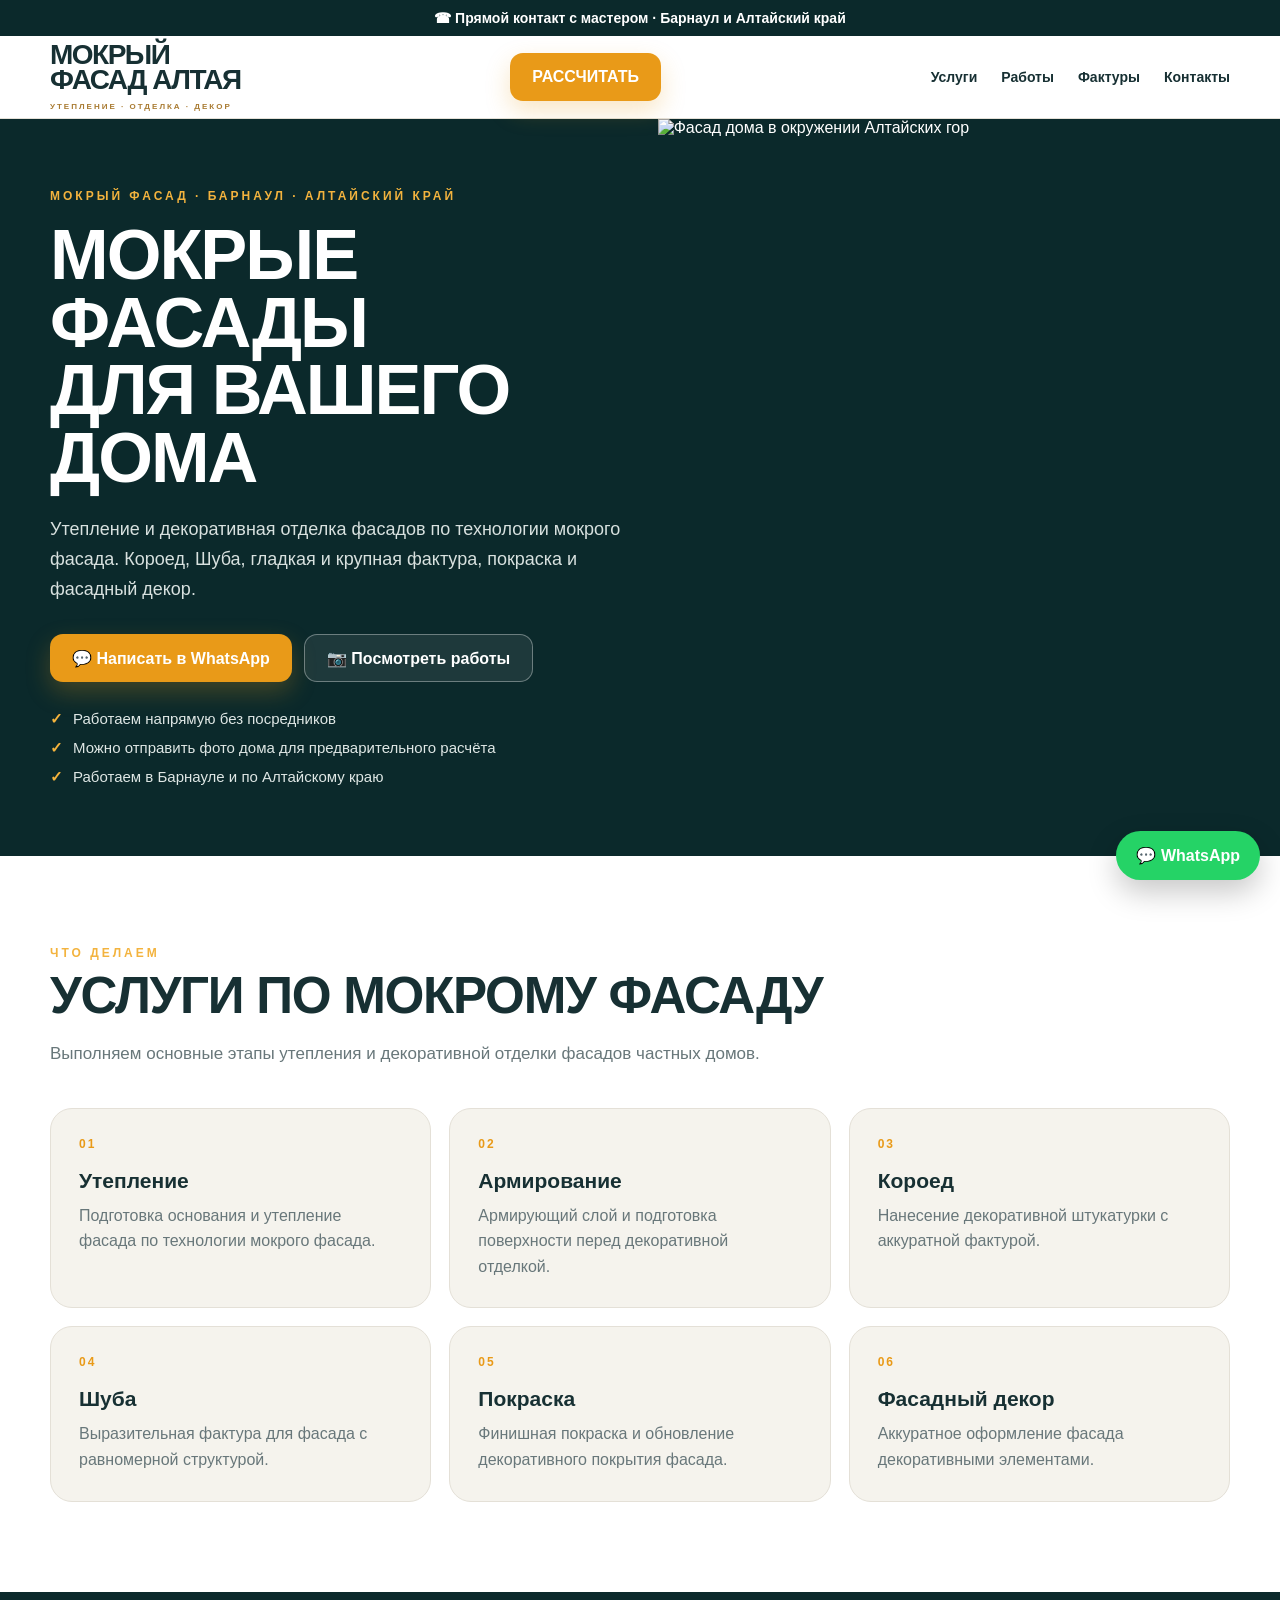
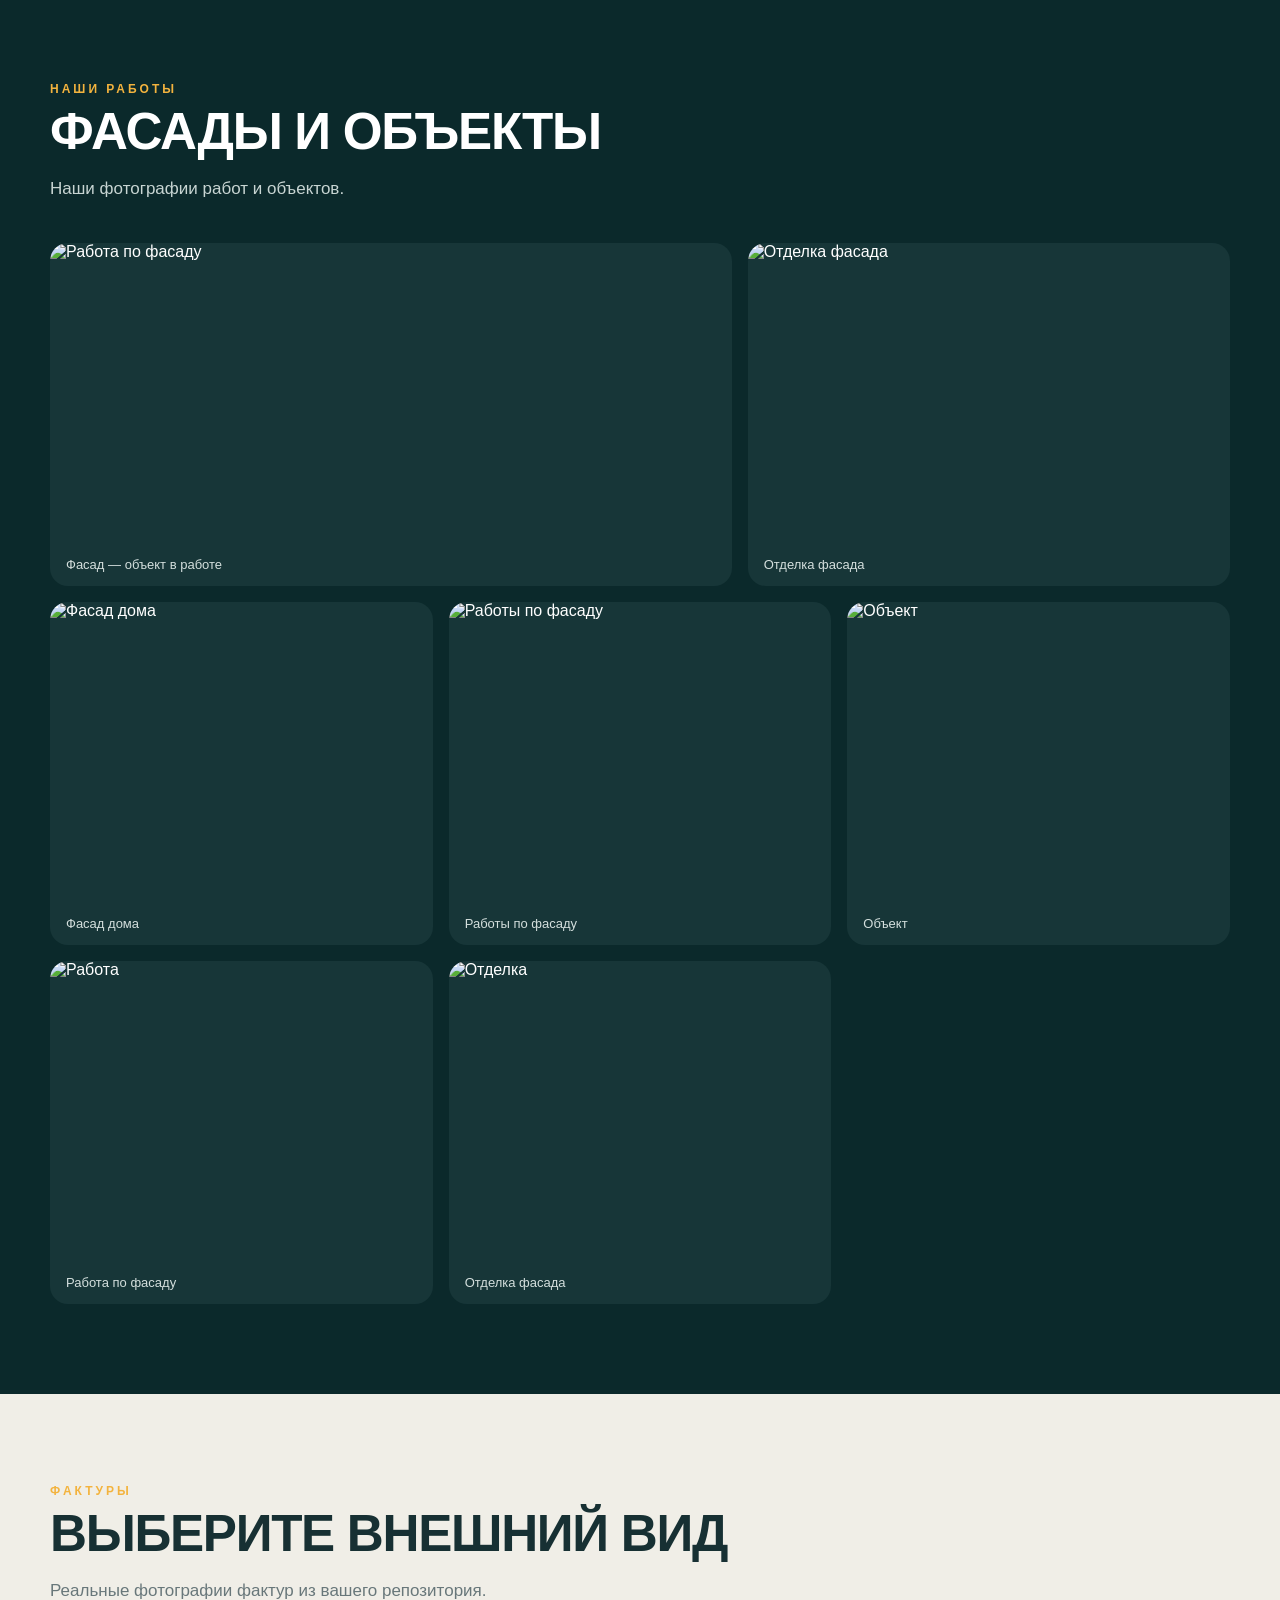
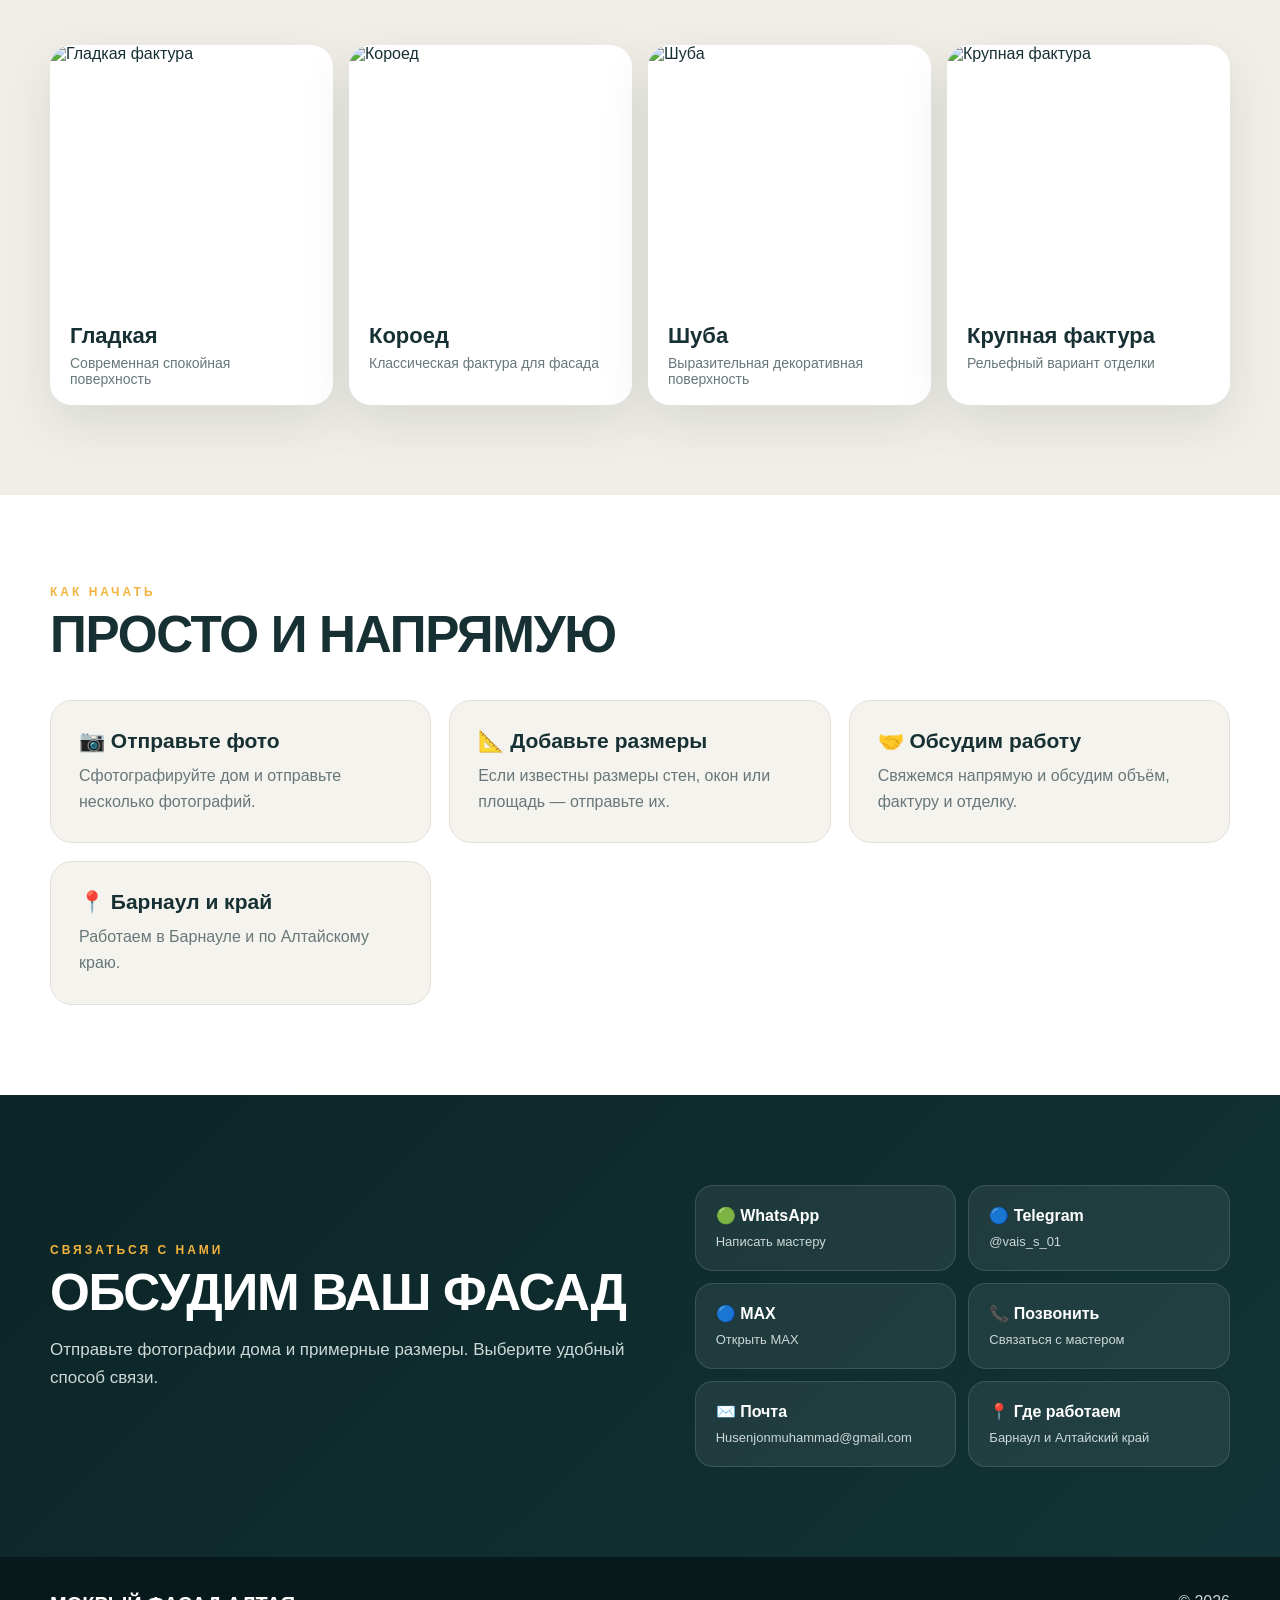
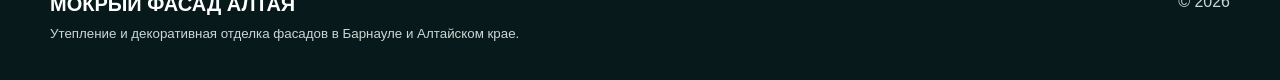
==== index_photos_fixed.html @ f3d52bb6 "Add files via upload" ====
<!DOCTYPE html>
<html lang="ru">
<head>
<meta charset="UTF-8">
<meta name="viewport" content="width=device-width, initial-scale=1.0, viewport-fit=cover">
<meta name="yandex-verification" content="a95fd32855d1021">
<meta name="description" content="Мокрый фасад в Барнауле и Алтайском крае. Утепление, армирование, декоративная штукатурка Короед и Шуба, покраска и фасадный декор.">
<meta name="keywords" content="мокрый фасад Барнаул, фасад Барнаул, утепление фасада, короед, шуба, фасад Алтайский край">
<meta name="theme-color" content="#0c2527">
<title>Мокрый Фасад Алтая — Барнаул и Алтайский край</title>
<style>
:root{--dark:#0b292b;--dark2:#123a3c;--gold:#e99a18;--cream:#f5f3ed;--text:#173033;--muted:#68777a;--line:#e4e0d7;--green:#25d366;--shadow:0 18px 50px rgba(12,37,39,.10)}
*{box-sizing:border-box}
html{scroll-behavior:smooth}
body{margin:0;font-family:Arial,Helvetica,sans-serif;color:var(--text);background:var(--cream);overflow-x:hidden}
img{display:block;width:100%;max-width:100%}
a{color:inherit;text-decoration:none}
.container{width:min(1180px,calc(100% - 40px));margin:auto}
.topbar{background:var(--dark);color:#fff;text-align:center;padding:10px 16px;font-size:14px;font-weight:700}
.header{background:#fff;border-bottom:1px solid var(--line);position:sticky;top:0;z-index:100}
.header-inner{min-height:82px;display:flex;align-items:center;justify-content:space-between;gap:22px}
.logo{font-weight:900;line-height:.86;letter-spacing:-1.5px;font-size:28px;text-transform:uppercase}
.logo small{display:block;margin-top:12px;color:#a97b32;font-size:8px;letter-spacing:2px}
.nav{display:flex;gap:24px;font-size:14px;font-weight:800}
.header-btn,.btn{display:inline-flex;align-items:center;justify-content:center;min-height:48px;padding:0 22px;border-radius:13px;font-weight:900}
.header-btn,.btn-primary{background:var(--gold);color:#fff;box-shadow:0 10px 25px rgba(233,154,24,.25)}
.btn-outline{color:#fff;border:1px solid rgba(255,255,255,.35);background:rgba(255,255,255,.08)}
.hero{background:var(--dark);color:#fff}
.hero-grid{display:grid;grid-template-columns:1.03fr .97fr;min-height:650px}
.hero-copy{display:flex;align-items:center;padding:70px 0}
.hero-copy-inner{max-width:650px}
.eyebrow,.label{color:#f3b33e;font-size:12px;font-weight:900;letter-spacing:3px;text-transform:uppercase}
.eyebrow{margin-bottom:18px}
h1{margin:0 0 24px;font-size:clamp(42px,5.5vw,72px);line-height:.96;letter-spacing:-2px;text-transform:uppercase}
.hero-text{color:#d8e1df;font-size:18px;line-height:1.65;max-width:590px}
.hero-actions{display:flex;flex-wrap:wrap;gap:12px;margin-top:30px}
.hero-points{display:grid;gap:11px;margin-top:28px;color:#dfe7e5;font-size:15px}
.hero-points div:before{content:"✓";color:#f5b33c;font-weight:900;margin-right:10px}
.hero-photo{min-height:650px;overflow:hidden}
.hero-photo img{height:100%;object-fit:cover;object-position:center}
.section{padding:90px 0}
.section-head{max-width:780px}
h2{margin:10px 0 18px;font-size:clamp(34px,4vw,52px);line-height:1;letter-spacing:-1.3px;text-transform:uppercase}
.lead{color:var(--muted);font-size:17px;line-height:1.65}
.services,.why{background:#fff}
.cards{display:grid;grid-template-columns:repeat(3,1fr);gap:18px;margin-top:40px}
.card{background:var(--cream);border:1px solid var(--line);border-radius:22px;padding:28px;min-width:0}
.card-num{color:var(--gold);font-weight:900;font-size:12px;letter-spacing:2px;margin-bottom:18px}
.card h3{margin:0 0 10px;font-size:21px}
.card p{margin:0;color:var(--muted);line-height:1.6}
.works{background:var(--dark);color:#fff}
.works .lead{color:#c8d5d3}
.gallery{display:grid;grid-template-columns:repeat(12,1fr);gap:16px;margin-top:40px}
.gallery figure{margin:0;border-radius:18px;overflow:hidden;background:#173638;min-width:0}
.gallery figure:nth-child(1){grid-column:span 7}
.gallery figure:nth-child(2){grid-column:span 5}
.gallery figure:nth-child(n+3){grid-column:span 4}
.gallery img{height:300px;object-fit:cover}
.gallery figcaption{padding:14px 16px;color:#d4dfdd;font-size:13px}
.textures{background:#f0eee7}
.texture-grid{display:grid;grid-template-columns:repeat(4,1fr);gap:16px;margin-top:40px}
.texture{border-radius:22px;overflow:hidden;background:#fff;box-shadow:var(--shadow)}
.texture img{height:260px;object-fit:cover}
.texture-content{padding:18px 20px;background:#fff}
.texture h3{margin:0 0 6px;font-size:22px}
.texture p{margin:0;color:var(--muted);font-size:14px}
.contact{background:linear-gradient(135deg,#0c2527,#123335);color:#fff}
.contact-box{display:grid;grid-template-columns:1fr .9fr;gap:50px;align-items:center}
.contact .lead{color:#cdd9d7}
.contact-list{display:grid;grid-template-columns:repeat(2,1fr);gap:12px}
.contact-item{background:rgba(255,255,255,.07);border:1px solid rgba(255,255,255,.12);border-radius:18px;padding:20px;min-width:0}
.contact-item strong{display:block;margin-bottom:7px}
.contact-item span{color:#cbd8d6;font-size:13px;overflow-wrap:anywhere}
.footer{background:#08191b;color:#cbd6d5;padding:36px 0}
.footer-inner{display:flex;justify-content:space-between;gap:20px}
.footer strong{color:#fff;font-size:20px}.footer small{display:block;margin-top:8px;line-height:1.5}
.float-wa{position:fixed;right:20px;bottom:20px;z-index:200;background:var(--green);color:#fff;border-radius:999px;padding:15px 20px;font-weight:900;box-shadow:0 12px 30px rgba(0,0,0,.22)}
@media(max-width:900px){
.container{width:min(100% - 32px,700px)}
.nav{gap:12px;font-size:12px}
.cards{grid-template-columns:repeat(2,1fr)}
.texture-grid{grid-template-columns:repeat(2,1fr)}
.contact-box{grid-template-columns:1fr}
}
@media(max-width:680px){
.container{width:calc(100% - 28px)}
.topbar{font-size:12px;padding:9px 10px}
.header{position:relative}
.header-inner{display:grid;grid-template-columns:1fr auto;gap:12px;padding:14px 0}
.logo{font-size:23px}
.logo small{font-size:7px;letter-spacing:1.7px;margin-top:9px}
.header-btn{font-size:12px;padding:0 13px}
.nav{grid-column:1/-1;display:grid;grid-template-columns:repeat(4,1fr);gap:6px;width:100%;margin:0}
.nav a{text-align:center;background:#f3f1eb;border-radius:10px;padding:10px 3px;font-size:11px}
.hero-grid{display:flex;flex-direction:column}
.hero-photo{order:1;height:270px;min-height:270px}
.hero-copy{order:2;padding:48px 0 52px}
.eyebrow{font-size:10px;letter-spacing:2px}
h1{font-size:40px;line-height:.98;letter-spacing:-1px}
.hero-text{font-size:16px;line-height:1.55}
.hero-actions{display:grid;grid-template-columns:1fr;gap:10px}
.btn{width:100%;min-height:50px}
.hero-points{font-size:14px}
.section{padding:58px 0}
h2{font-size:34px}
.lead{font-size:16px}
.cards,.texture-grid{grid-template-columns:1fr}
.cards{margin-top:28px}
.card{padding:23px}
.gallery{grid-template-columns:1fr;gap:12px;margin-top:28px}
.gallery figure:nth-child(n){grid-column:1}
.gallery img{height:235px}
.texture img{height:230px}
.contact-box{gap:28px}
.contact-list{grid-template-columns:1fr}
.contact-item{padding:18px}
.footer-inner{display:block}
.float-wa{right:14px;bottom:14px;padding:13px 17px;font-size:13px}
}
@media(max-width:360px){.logo{font-size:20px}.header-btn{font-size:11px;padding:0 10px}.nav a{font-size:10px}h1{font-size:35px}}
</style>
</head>
<body>
<div class="topbar">☎ Прямой контакт с мастером · Барнаул и Алтайский край</div>
<header class="header">
<div class="container header-inner">
<a class="logo" href="#top">МОКРЫЙ<br>ФАСАД АЛТАЯ<small>УТЕПЛЕНИЕ · ОТДЕЛКА · ДЕКОР</small></a>
<a class="header-btn" href="#contacts">РАССЧИТАТЬ</a>
<nav class="nav"><a href="#services">Услуги</a><a href="#works">Работы</a><a href="#textures">Фактуры</a><a href="#contacts">Контакты</a></nav>
</div>
</header>

<main id="top">
<section class="hero">
<div class="container hero-grid">
<div class="hero-copy"><div class="hero-copy-inner">
<div class="eyebrow">Мокрый фасад · Барнаул · Алтайский край</div>
<h1>Мокрые фасады<br>для вашего дома</h1>
<p class="hero-text">Утепление и декоративная отделка фасадов по технологии мокрого фасада. Короед, Шуба, гладкая и крупная фактура, покраска и фасадный декор.</p>
<div class="hero-actions"><a class="btn btn-primary" href="https://wa.me/79635734225">💬 Написать в WhatsApp</a><a class="btn btn-outline" href="#works">📷 Посмотреть работы</a></div>
<div class="hero-points"><div>Работаем напрямую без посредников</div><div>Можно отправить фото дома для предварительного расчёта</div><div>Работаем в Барнауле и по Алтайскому краю</div></div>
</div></div>
<div class="hero-photo"><img src="https://raw.githubusercontent.com/husehtj/fasady-altaya/main/hero.jpg" alt="Фасад дома в окружении Алтайских гор"></div>
</div>
</section>

<section class="section services" id="services"><div class="container">
<div class="section-head"><div class="label">Что делаем</div><h2>Услуги по мокрому фасаду</h2><p class="lead">Выполняем основные этапы утепления и декоративной отделки фасадов частных домов.</p></div>
<div class="cards">
<article class="card"><div class="card-num">01</div><h3>Утепление</h3><p>Подготовка основания и утепление фасада по технологии мокрого фасада.</p></article>
<article class="card"><div class="card-num">02</div><h3>Армирование</h3><p>Армирующий слой и подготовка поверхности перед декоративной отделкой.</p></article>
<article class="card"><div class="card-num">03</div><h3>Короед</h3><p>Нанесение декоративной штукатурки с аккуратной фактурой.</p></article>
<article class="card"><div class="card-num">04</div><h3>Шуба</h3><p>Выразительная фактура для фасада с равномерной структурой.</p></article>
<article class="card"><div class="card-num">05</div><h3>Покраска</h3><p>Финишная покраска и обновление декоративного покрытия фасада.</p></article>
<article class="card"><div class="card-num">06</div><h3>Фасадный декор</h3><p>Аккуратное оформление фасада декоративными элементами.</p></article>
</div></div></section>

<section class="section works" id="works"><div class="container">
<div class="section-head"><div class="label">Наши работы</div><h2>Фасады и объекты</h2><p class="lead">Наши фотографии работ и объектов.</p></div>
<div class="gallery">
<figure><img src="https://raw.githubusercontent.com/husehtj/fasady-altaya/main/фасад1.webp" alt="Работа по фасаду"><figcaption>Фасад — объект в работе</figcaption></figure>
<figure><img src="https://raw.githubusercontent.com/husehtj/fasady-altaya/main/фасад2.jpg" alt="Отделка фасада"><figcaption>Отделка фасада</figcaption></figure>
<figure><img src="https://raw.githubusercontent.com/husehtj/fasady-altaya/main/фасад3.webp" alt="Фасад дома"><figcaption>Фасад дома</figcaption></figure>
<figure><img src="https://raw.githubusercontent.com/husehtj/fasady-altaya/main/фасад4.jpg" alt="Работы по фасаду"><figcaption>Работы по фасаду</figcaption></figure>
<figure><img src="https://raw.githubusercontent.com/husehtj/fasady-altaya/main/hero.jpg" alt="Объект"><figcaption>Объект</figcaption></figure>
<figure><img src="https://raw.githubusercontent.com/husehtj/fasady-altaya/main/work-1.jpg" alt="Работа"><figcaption>Работа по фасаду</figcaption></figure>
<figure><img src="https://raw.githubusercontent.com/husehtj/fasady-altaya/main/work-2.jpg" alt="Отделка"><figcaption>Отделка фасада</figcaption></figure>
</div></div></section>

<section class="section textures" id="textures"><div class="container">
<div class="section-head"><div class="label">Фактуры</div><h2>Выберите внешний вид</h2><p class="lead">Реальные фотографии фактур из вашего репозитория.</p></div>
<div class="texture-grid">
<article class="texture"><img src="https://raw.githubusercontent.com/husehtj/fasady-altaya/main/гладкая.webp" alt="Гладкая фактура"><div class="texture-content"><h3>Гладкая</h3><p>Современная спокойная поверхность</p></div></article>
<article class="texture"><img src="https://raw.githubusercontent.com/husehtj/fasady-altaya/main/короед.webp" alt="Короед"><div class="texture-content"><h3>Короед</h3><p>Классическая фактура для фасада</p></div></article>
<article class="texture"><img src="https://raw.githubusercontent.com/husehtj/fasady-altaya/main/шуба.webp" alt="Шуба"><div class="texture-content"><h3>Шуба</h3><p>Выразительная декоративная поверхность</p></div></article>
<article class="texture"><img src="https://raw.githubusercontent.com/husehtj/fasady-altaya/main/крупная%20фак.webp" alt="Крупная фактура"><div class="texture-content"><h3>Крупная фактура</h3><p>Рельефный вариант отделки</p></div></article>
</div></div></section>

<section class="section why"><div class="container">
<div class="section-head"><div class="label">Как начать</div><h2>Просто и напрямую</h2></div>
<div class="cards">
<article class="card"><h3>📷 Отправьте фото</h3><p>Сфотографируйте дом и отправьте несколько фотографий.</p></article>
<article class="card"><h3>📐 Добавьте размеры</h3><p>Если известны размеры стен, окон или площадь — отправьте их.</p></article>
<article class="card"><h3>🤝 Обсудим работу</h3><p>Свяжемся напрямую и обсудим объём, фактуру и отделку.</p></article>
<article class="card"><h3>📍 Барнаул и край</h3><p>Работаем в Барнауле и по Алтайскому краю.</p></article>
</div></div></section>

<section class="section contact" id="contacts"><div class="container contact-box">
<div><div class="label">Связаться с нами</div><h2>Обсудим ваш фасад</h2><p class="lead">Отправьте фотографии дома и примерные размеры. Выберите удобный способ связи.</p></div>
<div class="contact-list">
<a class="contact-item" href="https://wa.me/79635734225"><strong>🟢 WhatsApp</strong><span>Написать мастеру</span></a>
<a class="contact-item" href="https://t.me/vais_s_01"><strong>🔵 Telegram</strong><span>@vais_s_01</span></a>
<a class="contact-item" href="https://max.ru/"><strong>🔵 MAX</strong><span>Открыть MAX</span></a>
<a class="contact-item" href="tel:+79635734225"><strong>📞 Позвонить</strong><span>Связаться с мастером</span></a>
<a class="contact-item" href="mailto:Husenjonmuhammad@gmail.com"><strong>✉️ Почта</strong><span>Husenjonmuhammad@gmail.com</span></a>
<div class="contact-item"><strong>📍 Где работаем</strong><span>Барнаул и Алтайский край</span></div>
</div></div></section>
</main>

<footer class="footer"><div class="container footer-inner"><div><strong>МОКРЫЙ ФАСАД АЛТАЯ</strong><small>Утепление и декоративная отделка фасадов в Барнауле и Алтайском крае.</small></div><div>© 2026</div></div></footer>
<a class="float-wa" href="https://wa.me/79635734225">💬 WhatsApp</a>
</body>
</html>
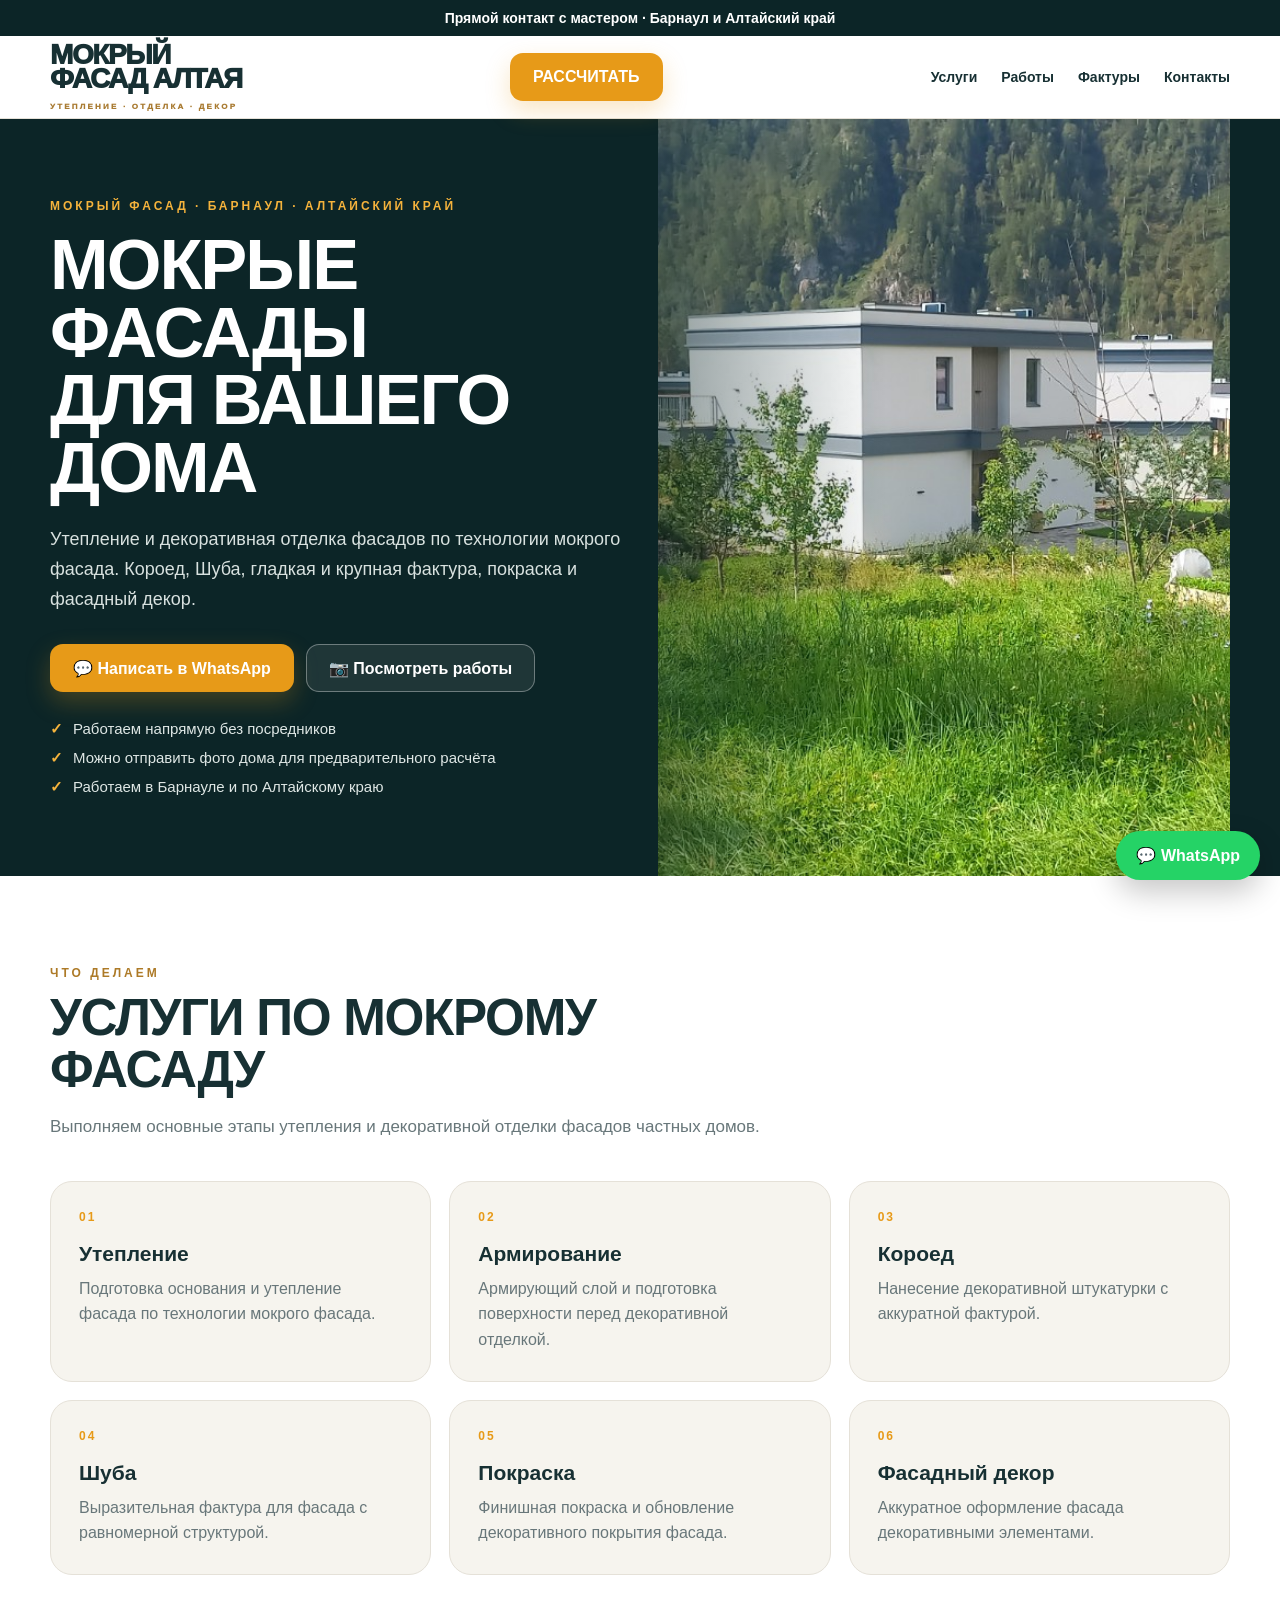
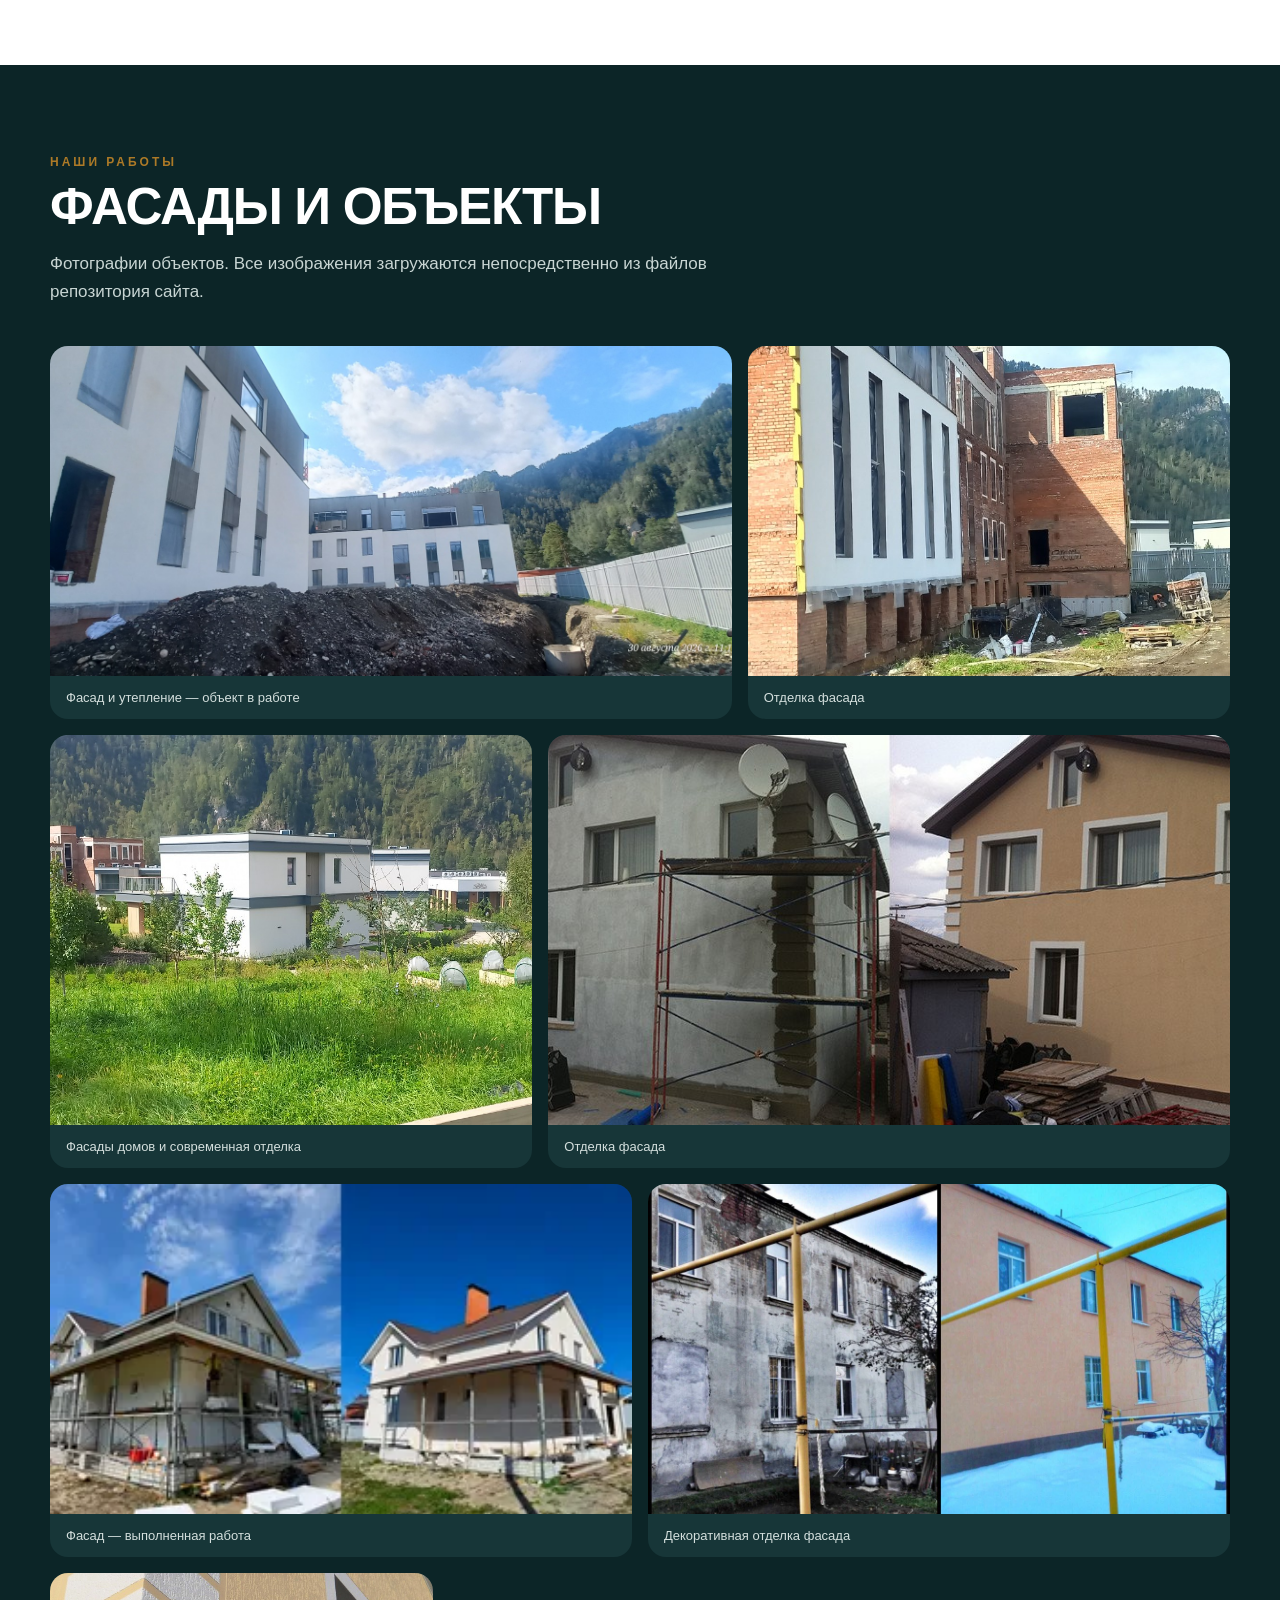
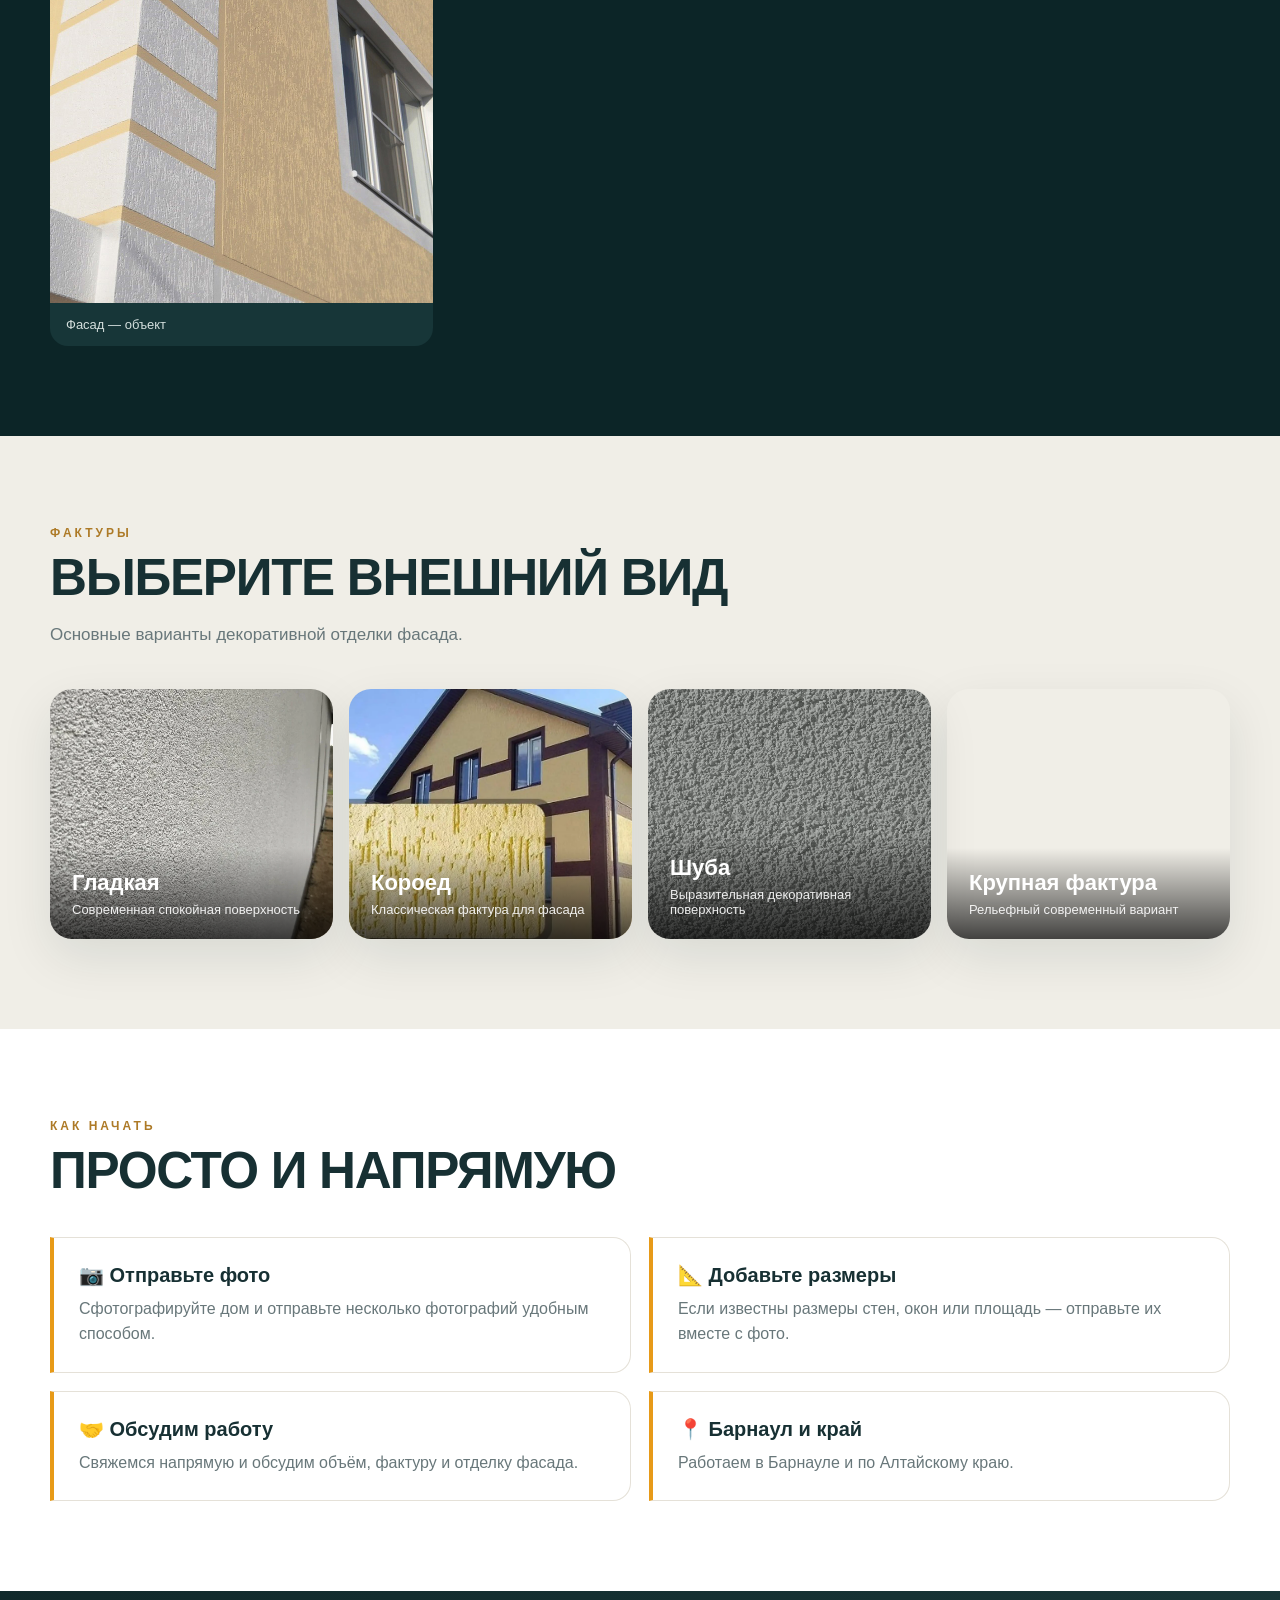
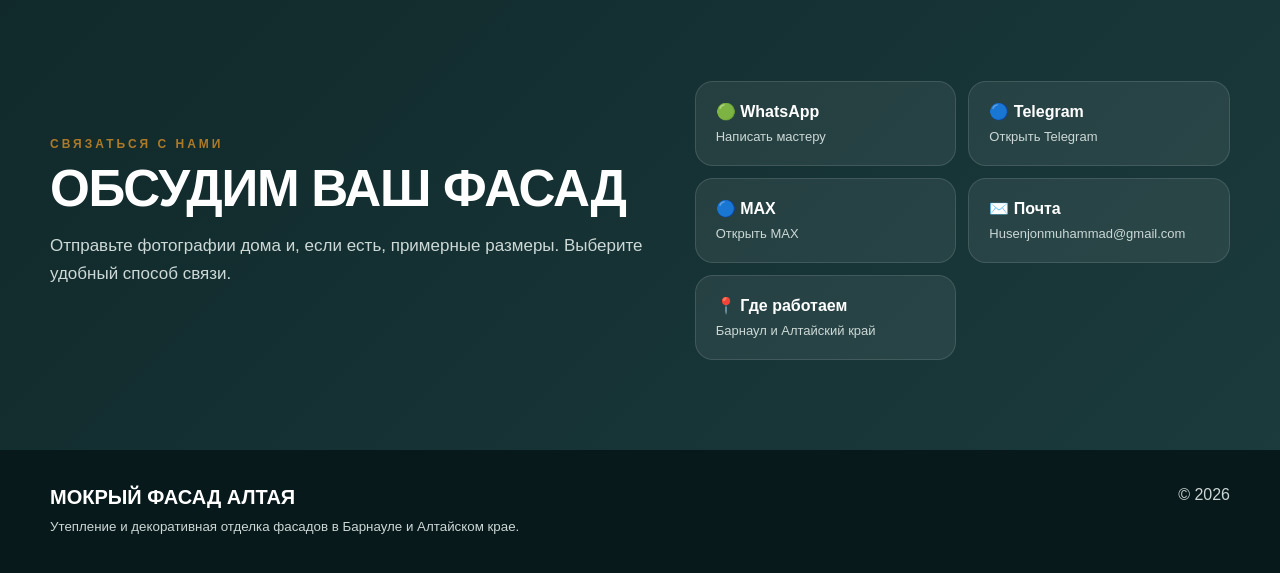
==== commit c77d1558: "Update print statement from 'Hello' to 'Goodbye'" ====
--- a/index_photos_fixed.html
+++ b/index_photos_fixed.html
@@ -3,201 +3,1420 @@
 <head>
 <meta charset="UTF-8">
 <meta name="viewport" content="width=device-width, initial-scale=1.0, viewport-fit=cover">
+
 <meta name="yandex-verification" content="a95fd32855d1021">
-<meta name="description" content="Мокрый фасад в Барнауле и Алтайском крае. Утепление, армирование, декоративная штукатурка Короед и Шуба, покраска и фасадный декор.">
-<meta name="keywords" content="мокрый фасад Барнаул, фасад Барнаул, утепление фасада, короед, шуба, фасад Алтайский край">
+
+<meta name="description" content="Мокрый фасад в Барнауле и Алтайском крае. Утепление, армирование, декоративная штукатурка Короед и Шуба, покраска фасадов.">
+
+<meta name="keywords" content="мокрый фасад Барнаул, фасад Барнаул, утепление фасада, декоративная штукатурка, короед, шуба, фасад Алтайский край">
+
 <meta name="theme-color" content="#0c2527">
+
 <title>Мокрый Фасад Алтая — Барнаул и Алтайский край</title>
+
 <style>
-:root{--dark:#0b292b;--dark2:#123a3c;--gold:#e99a18;--cream:#f5f3ed;--text:#173033;--muted:#68777a;--line:#e4e0d7;--green:#25d366;--shadow:0 18px 50px rgba(12,37,39,.10)}
-*{box-sizing:border-box}
-html{scroll-behavior:smooth}
-body{margin:0;font-family:Arial,Helvetica,sans-serif;color:var(--text);background:var(--cream);overflow-x:hidden}
-img{display:block;width:100%;max-width:100%}
-a{color:inherit;text-decoration:none}
-.container{width:min(1180px,calc(100% - 40px));margin:auto}
-.topbar{background:var(--dark);color:#fff;text-align:center;padding:10px 16px;font-size:14px;font-weight:700}
-.header{background:#fff;border-bottom:1px solid var(--line);position:sticky;top:0;z-index:100}
-.header-inner{min-height:82px;display:flex;align-items:center;justify-content:space-between;gap:22px}
-.logo{font-weight:900;line-height:.86;letter-spacing:-1.5px;font-size:28px;text-transform:uppercase}
-.logo small{display:block;margin-top:12px;color:#a97b32;font-size:8px;letter-spacing:2px}
-.nav{display:flex;gap:24px;font-size:14px;font-weight:800}
-.header-btn,.btn{display:inline-flex;align-items:center;justify-content:center;min-height:48px;padding:0 22px;border-radius:13px;font-weight:900}
-.header-btn,.btn-primary{background:var(--gold);color:#fff;box-shadow:0 10px 25px rgba(233,154,24,.25)}
-.btn-outline{color:#fff;border:1px solid rgba(255,255,255,.35);background:rgba(255,255,255,.08)}
-.hero{background:var(--dark);color:#fff}
-.hero-grid{display:grid;grid-template-columns:1.03fr .97fr;min-height:650px}
-.hero-copy{display:flex;align-items:center;padding:70px 0}
-.hero-copy-inner{max-width:650px}
-.eyebrow,.label{color:#f3b33e;font-size:12px;font-weight:900;letter-spacing:3px;text-transform:uppercase}
-.eyebrow{margin-bottom:18px}
-h1{margin:0 0 24px;font-size:clamp(42px,5.5vw,72px);line-height:.96;letter-spacing:-2px;text-transform:uppercase}
-.hero-text{color:#d8e1df;font-size:18px;line-height:1.65;max-width:590px}
-.hero-actions{display:flex;flex-wrap:wrap;gap:12px;margin-top:30px}
-.hero-points{display:grid;gap:11px;margin-top:28px;color:#dfe7e5;font-size:15px}
-.hero-points div:before{content:"✓";color:#f5b33c;font-weight:900;margin-right:10px}
-.hero-photo{min-height:650px;overflow:hidden}
-.hero-photo img{height:100%;object-fit:cover;object-position:center}
-.section{padding:90px 0}
-.section-head{max-width:780px}
-h2{margin:10px 0 18px;font-size:clamp(34px,4vw,52px);line-height:1;letter-spacing:-1.3px;text-transform:uppercase}
-.lead{color:var(--muted);font-size:17px;line-height:1.65}
-.services,.why{background:#fff}
-.cards{display:grid;grid-template-columns:repeat(3,1fr);gap:18px;margin-top:40px}
-.card{background:var(--cream);border:1px solid var(--line);border-radius:22px;padding:28px;min-width:0}
-.card-num{color:var(--gold);font-weight:900;font-size:12px;letter-spacing:2px;margin-bottom:18px}
-.card h3{margin:0 0 10px;font-size:21px}
-.card p{margin:0;color:var(--muted);line-height:1.6}
-.works{background:var(--dark);color:#fff}
-.works .lead{color:#c8d5d3}
-.gallery{display:grid;grid-template-columns:repeat(12,1fr);gap:16px;margin-top:40px}
-.gallery figure{margin:0;border-radius:18px;overflow:hidden;background:#173638;min-width:0}
-.gallery figure:nth-child(1){grid-column:span 7}
-.gallery figure:nth-child(2){grid-column:span 5}
-.gallery figure:nth-child(n+3){grid-column:span 4}
-.gallery img{height:300px;object-fit:cover}
-.gallery figcaption{padding:14px 16px;color:#d4dfdd;font-size:13px}
-.textures{background:#f0eee7}
-.texture-grid{display:grid;grid-template-columns:repeat(4,1fr);gap:16px;margin-top:40px}
-.texture{border-radius:22px;overflow:hidden;background:#fff;box-shadow:var(--shadow)}
-.texture img{height:260px;object-fit:cover}
-.texture-content{padding:18px 20px;background:#fff}
-.texture h3{margin:0 0 6px;font-size:22px}
-.texture p{margin:0;color:var(--muted);font-size:14px}
-.contact{background:linear-gradient(135deg,#0c2527,#123335);color:#fff}
-.contact-box{display:grid;grid-template-columns:1fr .9fr;gap:50px;align-items:center}
-.contact .lead{color:#cdd9d7}
-.contact-list{display:grid;grid-template-columns:repeat(2,1fr);gap:12px}
-.contact-item{background:rgba(255,255,255,.07);border:1px solid rgba(255,255,255,.12);border-radius:18px;padding:20px;min-width:0}
-.contact-item strong{display:block;margin-bottom:7px}
-.contact-item span{color:#cbd8d6;font-size:13px;overflow-wrap:anywhere}
-.footer{background:#08191b;color:#cbd6d5;padding:36px 0}
-.footer-inner{display:flex;justify-content:space-between;gap:20px}
-.footer strong{color:#fff;font-size:20px}.footer small{display:block;margin-top:8px;line-height:1.5}
-.float-wa{position:fixed;right:20px;bottom:20px;z-index:200;background:var(--green);color:#fff;border-radius:999px;padding:15px 20px;font-weight:900;box-shadow:0 12px 30px rgba(0,0,0,.22)}
-@media(max-width:900px){
-.container{width:min(100% - 32px,700px)}
-.nav{gap:12px;font-size:12px}
-.cards{grid-template-columns:repeat(2,1fr)}
-.texture-grid{grid-template-columns:repeat(2,1fr)}
-.contact-box{grid-template-columns:1fr}
-}
-@media(max-width:680px){
-.container{width:calc(100% - 28px)}
-.topbar{font-size:12px;padding:9px 10px}
-.header{position:relative}
-.header-inner{display:grid;grid-template-columns:1fr auto;gap:12px;padding:14px 0}
-.logo{font-size:23px}
-.logo small{font-size:7px;letter-spacing:1.7px;margin-top:9px}
-.header-btn{font-size:12px;padding:0 13px}
-.nav{grid-column:1/-1;display:grid;grid-template-columns:repeat(4,1fr);gap:6px;width:100%;margin:0}
-.nav a{text-align:center;background:#f3f1eb;border-radius:10px;padding:10px 3px;font-size:11px}
-.hero-grid{display:flex;flex-direction:column}
-.hero-photo{order:1;height:270px;min-height:270px}
-.hero-copy{order:2;padding:48px 0 52px}
-.eyebrow{font-size:10px;letter-spacing:2px}
-h1{font-size:40px;line-height:.98;letter-spacing:-1px}
-.hero-text{font-size:16px;line-height:1.55}
-.hero-actions{display:grid;grid-template-columns:1fr;gap:10px}
-.btn{width:100%;min-height:50px}
-.hero-points{font-size:14px}
-.section{padding:58px 0}
-h2{font-size:34px}
-.lead{font-size:16px}
-.cards,.texture-grid{grid-template-columns:1fr}
-.cards{margin-top:28px}
-.card{padding:23px}
-.gallery{grid-template-columns:1fr;gap:12px;margin-top:28px}
-.gallery figure:nth-child(n){grid-column:1}
-.gallery img{height:235px}
-.texture img{height:230px}
-.contact-box{gap:28px}
-.contact-list{grid-template-columns:1fr}
-.contact-item{padding:18px}
-.footer-inner{display:block}
-.float-wa{right:14px;bottom:14px;padding:13px 17px;font-size:13px}
-}
-@media(max-width:360px){.logo{font-size:20px}.header-btn{font-size:11px;padding:0 10px}.nav a{font-size:10px}h1{font-size:35px}}
+:root{
+  --dark:#0c2527;
+  --dark2:#123335;
+  --gold:#e79a18;
+  --gold2:#f5b33c;
+  --cream:#f6f4ee;
+  --white:#fff;
+  --text:#173033;
+  --muted:#68777a;
+  --line:#e5e1d8;
+  --green:#25d366;
+  --blue:#229ed9;
+  --shadow:0 18px 50px rgba(12,37,39,.10);
+  --radius:22px;
+}
+
+*{
+  box-sizing:border-box;
+}
+
+html{
+  scroll-behavior:smooth;
+}
+
+body{
+  margin:0;
+  font-family:Arial,Helvetica,sans-serif;
+  color:var(--text);
+  background:var(--cream);
+  overflow-x:hidden;
+}
+
+img{
+  display:block;
+  max-width:100%;
+}
+
+a{
+  color:inherit;
+  text-decoration:none;
+}
+
+button,
+a{
+  -webkit-tap-highlight-color:transparent;
+}
+
+.container{
+  width:min(1180px,calc(100% - 40px));
+  margin:0 auto;
+}
+
+/* TOP */
+
+.topbar{
+  background:var(--dark);
+  color:#fff;
+  text-align:center;
+  padding:10px 16px;
+  font-size:14px;
+  font-weight:700;
+}
+
+/* HEADER */
+
+.header{
+  background:rgba(255,255,255,.98);
+  border-bottom:1px solid var(--line);
+  position:sticky;
+  top:0;
+  z-index:100;
+}
+
+.header-inner{
+  min-height:82px;
+  display:flex;
+  align-items:center;
+  justify-content:space-between;
+  gap:22px;
+}
+
+.logo{
+  flex:0 0 auto;
+  font-weight:950;
+  line-height:.84;
+  letter-spacing:-1.4px;
+  font-size:28px;
+  text-transform:uppercase;
+}
+
+.logo small{
+  display:block;
+  margin-top:12px;
+  color:#a97b32;
+  font-size:8px;
+  letter-spacing:2.2px;
+  line-height:1;
+}
+
+.nav{
+  display:flex;
+  align-items:center;
+  gap:24px;
+  font-size:14px;
+  font-weight:800;
+}
+
+.nav a:hover{
+  color:var(--gold);
+}
+
+.header-btn,
+.btn{
+  display:inline-flex;
+  align-items:center;
+  justify-content:center;
+  min-height:48px;
+  padding:0 22px;
+  border-radius:13px;
+  font-weight:900;
+  border:1px solid transparent;
+  transition:.2s;
+}
+
+.header-btn,
+.btn-primary{
+  background:var(--gold);
+  color:#fff;
+  box-shadow:0 10px 25px rgba(231,154,24,.25);
+}
+
+.header-btn:hover,
+.btn-primary:hover{
+  background:#d98908;
+  transform:translateY(-1px);
+}
+
+.btn-outline{
+  color:#fff;
+  border-color:rgba(255,255,255,.35);
+  background:rgba(255,255,255,.08);
+}
+
+/* HERO */
+
+.hero{
+  background:var(--dark);
+  color:#fff;
+}
+
+.hero-grid{
+  display:grid;
+  grid-template-columns:1.03fr .97fr;
+  min-height:650px;
+}
+
+.hero-copy{
+  display:flex;
+  align-items:center;
+  padding:80px 0;
+}
+
+.hero-copy-inner{
+  max-width:650px;
+}
+
+.eyebrow{
+  color:var(--gold2);
+  font-size:12px;
+  font-weight:900;
+  letter-spacing:3px;
+  text-transform:uppercase;
+  margin-bottom:18px;
+}
+
+h1{
+  margin:0 0 24px;
+  font-size:clamp(42px,5.5vw,72px);
+  line-height:.96;
+  letter-spacing:-2px;
+  text-transform:uppercase;
+}
+
+.hero-text{
+  color:#d8e1df;
+  font-size:18px;
+  line-height:1.65;
+  max-width:590px;
+}
+
+.hero-actions{
+  display:flex;
+  flex-wrap:wrap;
+  gap:12px;
+  margin-top:30px;
+}
+
+.hero-points{
+  display:grid;
+  gap:11px;
+  margin-top:28px;
+  color:#dfe7e5;
+  font-size:15px;
+}
+
+.hero-points div::before{
+  content:"✓";
+  color:var(--gold2);
+  font-weight:900;
+  margin-right:10px;
+}
+
+.hero-photo{
+  min-height:650px;
+  position:relative;
+  overflow:hidden;
+}
+
+.hero-photo img{
+  width:100%;
+  height:100%;
+  object-fit:cover;
+  object-position:center;
+}
+
+.hero-photo::after{
+  content:"";
+  position:absolute;
+  inset:0;
+  background:linear-gradient(90deg,rgba(12,37,39,.45),transparent 40%);
+}
+
+/* SECTIONS */
+
+.section{
+  padding:90px 0;
+}
+
+.section-head{
+  max-width:760px;
+}
+
+.label{
+  color:#ad7a27;
+  font-size:12px;
+  letter-spacing:3px;
+  font-weight:900;
+  text-transform:uppercase;
+  margin-bottom:12px;
+}
+
+h2{
+  margin:0 0 18px;
+  font-size:clamp(34px,4vw,52px);
+  line-height:1;
+  letter-spacing:-1.3px;
+  text-transform:uppercase;
+}
+
+.lead{
+  color:var(--muted);
+  font-size:17px;
+  line-height:1.65;
+}
+
+/* SERVICES */
+
+.services{
+  background:#fff;
+}
+
+.cards{
+  display:grid;
+  grid-template-columns:repeat(3,1fr);
+  gap:18px;
+  margin-top:40px;
+}
+
+.card{
+  background:var(--cream);
+  border:1px solid var(--line);
+  border-radius:var(--radius);
+  padding:28px;
+  min-width:0;
+}
+
+.card-num{
+  color:var(--gold);
+  font-weight:900;
+  font-size:12px;
+  letter-spacing:2px;
+  margin-bottom:18px;
+}
+
+.card h3{
+  margin:0 0 10px;
+  font-size:21px;
+}
+
+.card p{
+  margin:0;
+  color:var(--muted);
+  line-height:1.6;
+}
+
+/* WORKS */
+
+.works{
+  background:var(--dark);
+  color:#fff;
+}
+
+.works .lead{
+  color:#c8d5d3;
+}
+
+.gallery{
+  display:grid;
+  grid-template-columns:repeat(12,1fr);
+  gap:16px;
+  margin-top:40px;
+}
+
+.gallery figure{
+  margin:0;
+  border-radius:18px;
+  overflow:hidden;
+  background:#173638;
+  min-width:0;
+}
+
+.gallery figure:nth-child(1){
+  grid-column:span 7;
+}
+
+.gallery figure:nth-child(2){
+  grid-column:span 5;
+}
+
+.gallery figure:nth-child(3){
+  grid-column:span 5;
+}
+
+.gallery figure:nth-child(4){
+  grid-column:span 7;
+}
+
+.gallery figure:nth-child(5){
+  grid-column:span 6;
+}
+
+.gallery figure:nth-child(6){
+  grid-column:span 6;
+}
+
+.gallery figure:nth-child(7){
+  grid-column:span 4;
+}
+
+.gallery figure:nth-child(8){
+  grid-column:span 4;
+}
+
+.gallery figure:nth-child(9){
+  grid-column:span 4;
+}
+
+.gallery img{
+  width:100%;
+  height:330px;
+  object-fit:cover;
+}
+
+.gallery figure:nth-child(3) img,
+.gallery figure:nth-child(4) img{
+  height:390px;
+}
+
+.gallery figcaption{
+  padding:14px 16px;
+  color:#d4dfdd;
+  font-size:13px;
+}
+
+/* TEXTURES */
+
+.textures{
+  background:#f0eee7;
+}
+
+.texture-grid{
+  display:grid;
+  grid-template-columns:repeat(4,1fr);
+  gap:16px;
+  margin-top:40px;
+}
+
+.texture{
+  min-height:250px;
+  border-radius:22px;
+  overflow:hidden;
+  position:relative;
+  box-shadow:var(--shadow);
+  display:flex;
+  align-items:flex-end;
+}
+
+.texture::before{
+  content:"";
+  position:absolute;
+  inset:0;
+}
+
+.texture-content{
+  position:relative;
+  z-index:2;
+  width:100%;
+  padding:22px;
+  color:#fff;
+  background:linear-gradient(transparent,rgba(0,0,0,.72));
+}
+
+.texture h3{
+  margin:0 0 6px;
+  font-size:22px;
+}
+
+.texture p{
+  margin:0;
+  font-size:13px;
+  opacity:.9;
+}
+
+.smooth::before{
+  background-image:url("гладкая.webp");
+  background-size:cover;
+  background-position:center;
+}
+
+.koroed::before{
+  background-image:url("короед.webp");
+  background-size:cover;
+  background-position:center;
+}
+
+.shuba::before{
+  background-image:url("шуба.webp");
+  background-size:cover;
+  background-position:center;
+}
+
+.large::before{
+  background-image:url("крупная.webp");
+  background-size:cover;
+  background-position:center;
+}
+
+/* WHY */
+
+.why{
+  background:#fff;
+}
+
+.why-grid{
+  display:grid;
+  grid-template-columns:repeat(2,1fr);
+  gap:18px;
+  margin-top:40px;
+}
+
+.why-card{
+  border:1px solid var(--line);
+  border-left:4px solid var(--gold);
+  border-radius:0 18px 18px 0;
+  padding:25px;
+}
+
+.why-card h3{
+  margin:0 0 9px;
+  font-size:20px;
+}
+
+.why-card p{
+  margin:0;
+  color:var(--muted);
+  line-height:1.6;
+}
+
+/* CONTACT */
+
+.contact{
+  background:linear-gradient(
+    135deg,
+    rgba(12,37,39,.98),
+    rgba(18,51,53,.96)
+  );
+  color:#fff;
+}
+
+.contact-box{
+  display:grid;
+  grid-template-columns:1fr .9fr;
+  gap:50px;
+  align-items:center;
+}
+
+.contact .lead{
+  color:#cdd9d7;
+}
+
+.contact-list{
+  display:grid;
+  grid-template-columns:repeat(2,1fr);
+  gap:12px;
+}
+
+.contact-item{
+  background:rgba(255,255,255,.07);
+  border:1px solid rgba(255,255,255,.12);
+  border-radius:18px;
+  padding:20px;
+  min-width:0;
+}
+
+.contact-item strong{
+  display:block;
+  margin-bottom:6px;
+}
+
+.contact-item span{
+  color:#cbd8d6;
+  font-size:13px;
+  overflow-wrap:anywhere;
+}
+
+.contact-item:hover{
+  border-color:rgba(231,154,24,.7);
+}
+
+/* FOOTER */
+
+.footer{
+  background:#08191b;
+  color:#cbd6d5;
+  padding:36px 0;
+}
+
+.footer-inner{
+  display:flex;
+  justify-content:space-between;
+  gap:20px;
+}
+
+.footer strong{
+  color:#fff;
+  font-size:20px;
+}
+
+.footer small{
+  display:block;
+  margin-top:8px;
+  line-height:1.5;
+}
+
+/* WHATSAPP */
+
+.float-wa{
+  position:fixed;
+  right:20px;
+  bottom:20px;
+  z-index:200;
+  background:var(--green);
+  color:#fff;
+  border-radius:999px;
+  padding:15px 20px;
+  font-weight:900;
+  box-shadow:0 12px 30px rgba(0,0,0,.22);
+}
+
+/* TABLET */
+
+@media (max-width:900px){
+
+  .container{
+    width:min(100% - 32px,700px);
+  }
+
+  .header-inner{
+    min-height:72px;
+  }
+
+  .nav{
+    gap:14px;
+    font-size:12px;
+  }
+
+  .header-btn{
+    padding:0 15px;
+    min-height:44px;
+  }
+
+  .cards{
+    grid-template-columns:repeat(2,1fr);
+  }
+
+  .texture-grid{
+    grid-template-columns:repeat(2,1fr);
+  }
+
+  .contact-box{
+    grid-template-columns:1fr;
+  }
+}
+
+/* MOBILE */
+
+@media (max-width:680px){
+
+  body{
+    font-size:16px;
+  }
+
+  .container{
+    width:calc(100% - 28px);
+  }
+
+  .topbar{
+    font-size:12px;
+    padding:9px 10px;
+  }
+
+  .header{
+    position:relative;
+  }
+
+  .header-inner{
+    display:grid;
+    grid-template-columns:1fr auto;
+    gap:12px;
+    padding:14px 0;
+  }
+
+  .logo{
+    font-size:23px;
+  }
+
+  .logo small{
+    font-size:7px;
+    letter-spacing:1.7px;
+    margin-top:9px;
+  }
+
+  .header-btn{
+    font-size:12px;
+    padding:0 13px;
+  }
+
+  .nav{
+    grid-column:1/-1;
+    display:grid;
+    grid-template-columns:repeat(4,1fr);
+    gap:6px;
+    width:100%;
+    margin:0;
+  }
+
+  .nav a{
+    text-align:center;
+    background:#f3f1eb;
+    border-radius:10px;
+    padding:10px 4px;
+    font-size:11px;
+  }
+
+  /* HERO */
+
+  .hero-grid{
+    display:flex;
+    flex-direction:column;
+  }
+
+  .hero-photo{
+    order:1;
+    height:270px;
+    min-height:270px;
+  }
+
+  .hero-copy{
+    order:2;
+    padding:48px 0 52px;
+  }
+
+  .hero-copy-inner{
+    max-width:none;
+  }
+
+  .hero-photo::after{
+    background:linear-gradient(
+      180deg,
+      rgba(12,37,39,.08),
+      rgba(12,37,39,.38)
+    );
+  }
+
+  .eyebrow{
+    font-size:10px;
+    letter-spacing:2px;
+  }
+
+  h1{
+    font-size:40px;
+    line-height:.98;
+    letter-spacing:-1px;
+  }
+
+  .hero-text{
+    font-size:16px;
+    line-height:1.55;
+  }
+
+  .hero-actions{
+    display:grid;
+    grid-template-columns:1fr;
+    gap:10px;
+  }
+
+  .btn{
+    width:100%;
+    min-height:50px;
+  }
+
+  .hero-points{
+    font-size:14px;
+  }
+
+  /* SECTIONS */
+
+  .section{
+    padding:58px 0;
+  }
+
+  h2{
+    font-size:34px;
+  }
+
+  .lead{
+    font-size:16px;
+  }
+
+  /* CARDS */
+
+  .cards,
+  .why-grid,
+  .texture-grid{
+    grid-template-columns:1fr;
+  }
+
+  .cards{
+    margin-top:28px;
+  }
+
+  .card{
+    padding:23px;
+  }
+
+  /* GALLERY */
+
+  .gallery{
+    display:grid;
+    grid-template-columns:1fr;
+    gap:12px;
+    margin-top:28px;
+  }
+
+  .gallery figure:nth-child(1),
+  .gallery figure:nth-child(2),
+  .gallery figure:nth-child(3),
+  .gallery figure:nth-child(4),
+  .gallery figure:nth-child(5),
+  .gallery figure:nth-child(6),
+  .gallery figure:nth-child(7),
+  .gallery figure:nth-child(8),
+  .gallery figure:nth-child(9){
+    grid-column:1;
+  }
+
+  .gallery img,
+  .gallery figure:nth-child(3) img,
+  .gallery figure:nth-child(4) img{
+    height:235px;
+  }
+
+  /* TEXTURES */
+
+  .texture{
+    min-height:205px;
+  }
+
+  /* WHY */
+
+  .why-grid{
+    margin-top:28px;
+  }
+
+  /* CONTACT */
+
+  .contact-box{
+    gap:28px;
+  }
+
+  .contact-list{
+    grid-template-columns:1fr;
+  }
+
+  .contact-item{
+    padding:18px;
+  }
+
+  /* FOOTER */
+
+  .footer-inner{
+    display:block;
+  }
+
+  .footer-right{
+    margin-top:18px;
+  }
+
+  .float-wa{
+    right:14px;
+    bottom:14px;
+    padding:13px 17px;
+    font-size:13px;
+  }
+}
+
+/* VERY SMALL PHONES */
+
+@media (max-width:360px){
+
+  .logo{
+    font-size:20px;
+  }
+
+  .header-btn{
+    font-size:11px;
+    padding:0 10px;
+  }
+
+  .nav a{
+    font-size:10px;
+    padding:9px 2px;
+  }
+
+  h1{
+    font-size:35px;
+  }
+}
 </style>
 </head>
+
 <body>
-<div class="topbar">☎ Прямой контакт с мастером · Барнаул и Алтайский край</div>
+
+<div class="topbar">
+  Прямой контакт с мастером · Барнаул и Алтайский край
+</div>
+
 <header class="header">
-<div class="container header-inner">
-<a class="logo" href="#top">МОКРЫЙ<br>ФАСАД АЛТАЯ<small>УТЕПЛЕНИЕ · ОТДЕЛКА · ДЕКОР</small></a>
-<a class="header-btn" href="#contacts">РАССЧИТАТЬ</a>
-<nav class="nav"><a href="#services">Услуги</a><a href="#works">Работы</a><a href="#textures">Фактуры</a><a href="#contacts">Контакты</a></nav>
-</div>
+  <div class="container header-inner">
+
+    <a class="logo" href="#top">
+      МОКРЫЙ<br>
+      ФАСАД АЛТАЯ
+      <small>УТЕПЛЕНИЕ · ОТДЕЛКА · ДЕКОР</small>
+    </a>
+
+    <a class="header-btn" href="#contacts">
+      РАССЧИТАТЬ
+    </a>
+
+    <nav class="nav" aria-label="Основная навигация">
+      <a href="#services">Услуги</a>
+      <a href="#works">Работы</a>
+      <a href="#textures">Фактуры</a>
+      <a href="#contacts">Контакты</a>
+    </nav>
+
+  </div>
 </header>
 
 <main id="top">
+
+<!-- HERO -->
+
 <section class="hero">
-<div class="container hero-grid">
-<div class="hero-copy"><div class="hero-copy-inner">
-<div class="eyebrow">Мокрый фасад · Барнаул · Алтайский край</div>
-<h1>Мокрые фасады<br>для вашего дома</h1>
-<p class="hero-text">Утепление и декоративная отделка фасадов по технологии мокрого фасада. Короед, Шуба, гладкая и крупная фактура, покраска и фасадный декор.</p>
-<div class="hero-actions"><a class="btn btn-primary" href="https://wa.me/79635734225">💬 Написать в WhatsApp</a><a class="btn btn-outline" href="#works">📷 Посмотреть работы</a></div>
-<div class="hero-points"><div>Работаем напрямую без посредников</div><div>Можно отправить фото дома для предварительного расчёта</div><div>Работаем в Барнауле и по Алтайскому краю</div></div>
-</div></div>
-<div class="hero-photo"><img src="https://raw.githubusercontent.com/husehtj/fasady-altaya/main/hero.jpg" alt="Фасад дома в окружении Алтайских гор"></div>
-</div>
+
+  <div class="container hero-grid">
+
+    <div class="hero-copy">
+
+      <div class="hero-copy-inner">
+
+        <div class="eyebrow">
+          Мокрый фасад · Барнаул · Алтайский край
+        </div>
+
+        <h1>
+          Мокрые фасады<br>
+          для вашего дома
+        </h1>
+
+        <p class="hero-text">
+          Утепление и декоративная отделка фасадов по технологии
+          мокрого фасада. Короед, Шуба, гладкая и крупная фактура,
+          покраска и фасадный декор.
+        </p>
+
+        <div class="hero-actions">
+
+          <a
+            class="btn btn-primary"
+            href="https://wa.me/79635734225"
+            target="_blank"
+            rel="noopener"
+          >
+            💬 Написать в WhatsApp
+          </a>
+
+          <a class="btn btn-outline" href="#works">
+            📷 Посмотреть работы
+          </a>
+
+        </div>
+
+        <div class="hero-points">
+          <div>Работаем напрямую без посредников</div>
+          <div>Можно отправить фото дома для предварительного расчёта</div>
+          <div>Работаем в Барнауле и по Алтайскому краю</div>
+        </div>
+
+      </div>
+
+    </div>
+
+    <div class="hero-photo">
+
+      <img
+        src="hero.jpg"
+        alt="Фасад дома в окружении Алтайских гор"
+        loading="eager"
+      >
+
+    </div>
+
+  </div>
+
 </section>
 
-<section class="section services" id="services"><div class="container">
-<div class="section-head"><div class="label">Что делаем</div><h2>Услуги по мокрому фасаду</h2><p class="lead">Выполняем основные этапы утепления и декоративной отделки фасадов частных домов.</p></div>
-<div class="cards">
-<article class="card"><div class="card-num">01</div><h3>Утепление</h3><p>Подготовка основания и утепление фасада по технологии мокрого фасада.</p></article>
-<article class="card"><div class="card-num">02</div><h3>Армирование</h3><p>Армирующий слой и подготовка поверхности перед декоративной отделкой.</p></article>
-<article class="card"><div class="card-num">03</div><h3>Короед</h3><p>Нанесение декоративной штукатурки с аккуратной фактурой.</p></article>
-<article class="card"><div class="card-num">04</div><h3>Шуба</h3><p>Выразительная фактура для фасада с равномерной структурой.</p></article>
-<article class="card"><div class="card-num">05</div><h3>Покраска</h3><p>Финишная покраска и обновление декоративного покрытия фасада.</p></article>
-<article class="card"><div class="card-num">06</div><h3>Фасадный декор</h3><p>Аккуратное оформление фасада декоративными элементами.</p></article>
-</div></div></section>
-
-<section class="section works" id="works"><div class="container">
-<div class="section-head"><div class="label">Наши работы</div><h2>Фасады и объекты</h2><p class="lead">Наши фотографии работ и объектов.</p></div>
-<div class="gallery">
-<figure><img src="https://raw.githubusercontent.com/husehtj/fasady-altaya/main/фасад1.webp" alt="Работа по фасаду"><figcaption>Фасад — объект в работе</figcaption></figure>
-<figure><img src="https://raw.githubusercontent.com/husehtj/fasady-altaya/main/фасад2.jpg" alt="Отделка фасада"><figcaption>Отделка фасада</figcaption></figure>
-<figure><img src="https://raw.githubusercontent.com/husehtj/fasady-altaya/main/фасад3.webp" alt="Фасад дома"><figcaption>Фасад дома</figcaption></figure>
-<figure><img src="https://raw.githubusercontent.com/husehtj/fasady-altaya/main/фасад4.jpg" alt="Работы по фасаду"><figcaption>Работы по фасаду</figcaption></figure>
-<figure><img src="https://raw.githubusercontent.com/husehtj/fasady-altaya/main/hero.jpg" alt="Объект"><figcaption>Объект</figcaption></figure>
-<figure><img src="https://raw.githubusercontent.com/husehtj/fasady-altaya/main/work-1.jpg" alt="Работа"><figcaption>Работа по фасаду</figcaption></figure>
-<figure><img src="https://raw.githubusercontent.com/husehtj/fasady-altaya/main/work-2.jpg" alt="Отделка"><figcaption>Отделка фасада</figcaption></figure>
-</div></div></section>
-
-<section class="section textures" id="textures"><div class="container">
-<div class="section-head"><div class="label">Фактуры</div><h2>Выберите внешний вид</h2><p class="lead">Реальные фотографии фактур из вашего репозитория.</p></div>
-<div class="texture-grid">
-<article class="texture"><img src="https://raw.githubusercontent.com/husehtj/fasady-altaya/main/гладкая.webp" alt="Гладкая фактура"><div class="texture-content"><h3>Гладкая</h3><p>Современная спокойная поверхность</p></div></article>
-<article class="texture"><img src="https://raw.githubusercontent.com/husehtj/fasady-altaya/main/короед.webp" alt="Короед"><div class="texture-content"><h3>Короед</h3><p>Классическая фактура для фасада</p></div></article>
-<article class="texture"><img src="https://raw.githubusercontent.com/husehtj/fasady-altaya/main/шуба.webp" alt="Шуба"><div class="texture-content"><h3>Шуба</h3><p>Выразительная декоративная поверхность</p></div></article>
-<article class="texture"><img src="https://raw.githubusercontent.com/husehtj/fasady-altaya/main/крупная%20фак.webp" alt="Крупная фактура"><div class="texture-content"><h3>Крупная фактура</h3><p>Рельефный вариант отделки</p></div></article>
-</div></div></section>
-
-<section class="section why"><div class="container">
-<div class="section-head"><div class="label">Как начать</div><h2>Просто и напрямую</h2></div>
-<div class="cards">
-<article class="card"><h3>📷 Отправьте фото</h3><p>Сфотографируйте дом и отправьте несколько фотографий.</p></article>
-<article class="card"><h3>📐 Добавьте размеры</h3><p>Если известны размеры стен, окон или площадь — отправьте их.</p></article>
-<article class="card"><h3>🤝 Обсудим работу</h3><p>Свяжемся напрямую и обсудим объём, фактуру и отделку.</p></article>
-<article class="card"><h3>📍 Барнаул и край</h3><p>Работаем в Барнауле и по Алтайскому краю.</p></article>
-</div></div></section>
-
-<section class="section contact" id="contacts"><div class="container contact-box">
-<div><div class="label">Связаться с нами</div><h2>Обсудим ваш фасад</h2><p class="lead">Отправьте фотографии дома и примерные размеры. Выберите удобный способ связи.</p></div>
-<div class="contact-list">
-<a class="contact-item" href="https://wa.me/79635734225"><strong>🟢 WhatsApp</strong><span>Написать мастеру</span></a>
-<a class="contact-item" href="https://t.me/vais_s_01"><strong>🔵 Telegram</strong><span>@vais_s_01</span></a>
-<a class="contact-item" href="https://max.ru/"><strong>🔵 MAX</strong><span>Открыть MAX</span></a>
-<a class="contact-item" href="tel:+79635734225"><strong>📞 Позвонить</strong><span>Связаться с мастером</span></a>
-<a class="contact-item" href="mailto:Husenjonmuhammad@gmail.com"><strong>✉️ Почта</strong><span>Husenjonmuhammad@gmail.com</span></a>
-<div class="contact-item"><strong>📍 Где работаем</strong><span>Барнаул и Алтайский край</span></div>
-</div></div></section>
+
+<!-- SERVICES -->
+
+<section class="section services" id="services">
+
+  <div class="container">
+
+    <div class="section-head">
+
+      <div class="label">
+        Что делаем
+      </div>
+
+      <h2>
+        Услуги по мокрому фасаду
+      </h2>
+
+      <p class="lead">
+        Выполняем основные этапы утепления и декоративной
+        отделки фасадов частных домов.
+      </p>
+
+    </div>
+
+    <div class="cards">
+
+      <article class="card">
+        <div class="card-num">01</div>
+        <h3>Утепление</h3>
+        <p>
+          Подготовка основания и утепление фасада
+          по технологии мокрого фасада.
+        </p>
+      </article>
+
+      <article class="card">
+        <div class="card-num">02</div>
+        <h3>Армирование</h3>
+        <p>
+          Армирующий слой и подготовка поверхности
+          перед декоративной отделкой.
+        </p>
+      </article>
+
+      <article class="card">
+        <div class="card-num">03</div>
+        <h3>Короед</h3>
+        <p>
+          Нанесение декоративной штукатурки
+          с аккуратной фактурой.
+        </p>
+      </article>
+
+      <article class="card">
+        <div class="card-num">04</div>
+        <h3>Шуба</h3>
+        <p>
+          Выразительная фактура для фасада
+          с равномерной структурой.
+        </p>
+      </article>
+
+      <article class="card">
+        <div class="card-num">05</div>
+        <h3>Покраска</h3>
+        <p>
+          Финишная покраска и обновление
+          декоративного покрытия фасада.
+        </p>
+      </article>
+
+      <article class="card">
+        <div class="card-num">06</div>
+        <h3>Фасадный декор</h3>
+        <p>
+          Аккуратное оформление фасада
+          декоративными элементами.
+        </p>
+      </article>
+
+    </div>
+
+  </div>
+
+</section>
+
+
+<!-- WORKS -->
+
+<section class="section works" id="works">
+
+  <div class="container">
+
+    <div class="section-head">
+
+      <div class="label">
+        Наши работы
+      </div>
+
+      <h2>
+        Фасады и объекты
+      </h2>
+
+      <p class="lead">
+        Фотографии объектов. Все изображения загружаются
+        непосредственно из файлов репозитория сайта.
+      </p>
+
+    </div>
+
+    <div class="gallery">
+
+      <figure>
+        <img
+          src="work-1.jpg"
+          alt="Работа по фасаду"
+          loading="lazy"
+        >
+        <figcaption>
+          Фасад и утепление — объект в работе
+        </figcaption>
+      </figure>
+
+      <figure>
+        <img
+          src="work-2.jpg"
+          alt="Отделка фасада"
+          loading="lazy"
+        >
+        <figcaption>
+          Отделка фасада
+        </figcaption>
+      </figure>
+
+      <figure>
+        <img
+          src="hero.jpg"
+          alt="Фасады домов"
+          loading="lazy"
+        >
+        <figcaption>
+          Фасады домов и современная отделка
+        </figcaption>
+      </figure>
+
+      <figure>
+        <img
+          src="фасад2.jpg"
+          alt="Отделка фасада"
+          loading="lazy"
+        >
+        <figcaption>
+          Отделка фасада
+        </figcaption>
+      </figure>
+
+      <figure>
+        <img
+          src="фасад1.webp"
+          alt="Фасад"
+          loading="lazy"
+        >
+        <figcaption>
+          Фасад — выполненная работа
+        </figcaption>
+      </figure>
+
+      <figure>
+        <img
+          src="фасад3.webp"
+          alt="Фасад"
+          loading="lazy"
+        >
+        <figcaption>
+          Декоративная отделка фасада
+        </figcaption>
+      </figure>
+
+      <figure>
+        <img
+          src="фасад4.jpg"
+          alt="Фасад"
+          loading="lazy"
+        >
+        <figcaption>
+          Фасад — объект
+        </figcaption>
+      </figure>
+
+    </div>
+
+  </div>
+
+</section>
+
+
+<!-- TEXTURES -->
+
+<section class="section textures" id="textures">
+
+  <div class="container">
+
+    <div class="section-head">
+
+      <div class="label">
+        Фактуры
+      </div>
+
+      <h2>
+        Выберите внешний вид
+      </h2>
+
+      <p class="lead">
+        Основные варианты декоративной отделки фасада.
+      </p>
+
+    </div>
+
+    <div class="texture-grid">
+
+      <article class="texture smooth">
+
+        <div class="texture-content">
+          <h3>Гладкая</h3>
+          <p>
+            Современная спокойная поверхность
+          </p>
+        </div>
+
+      </article>
+
+      <article class="texture koroed">
+
+        <div class="texture-content">
+          <h3>Короед</h3>
+          <p>
+            Классическая фактура для фасада
+          </p>
+        </div>
+
+      </article>
+
+      <article class="texture shuba">
+
+        <div class="texture-content">
+          <h3>Шуба</h3>
+          <p>
+            Выразительная декоративная поверхность
+          </p>
+        </div>
+
+      </article>
+
+      <article class="texture large">
+
+        <div class="texture-content">
+          <h3>Крупная фактура</h3>
+          <p>
+            Рельефный современный вариант
+          </p>
+        </div>
+
+      </article>
+
+    </div>
+
+  </div>
+
+</section>
+
+
+<!-- WHY -->
+
+<section class="section why">
+
+  <div class="container">
+
+    <div class="section-head">
+
+      <div class="label">
+        Как начать
+      </div>
+
+      <h2>
+        Просто и напрямую
+      </h2>
+
+    </div>
+
+    <div class="why-grid">
+
+      <article class="why-card">
+        <h3>📷 Отправьте фото</h3>
+        <p>
+          Сфотографируйте дом и отправьте несколько
+          фотографий удобным способом.
+        </p>
+      </article>
+
+      <article class="why-card">
+        <h3>📐 Добавьте размеры</h3>
+        <p>
+          Если известны размеры стен, окон или площадь —
+          отправьте их вместе с фото.
+        </p>
+      </article>
+
+      <article class="why-card">
+        <h3>🤝 Обсудим работу</h3>
+        <p>
+          Свяжемся напрямую и обсудим объём,
+          фактуру и отделку фасада.
+        </p>
+      </article>
+
+      <article class="why-card">
+        <h3>📍 Барнаул и край</h3>
+        <p>
+          Работаем в Барнауле и по Алтайскому краю.
+        </p>
+      </article>
+
+    </div>
+
+  </div>
+
+</section>
+
+
+<!-- CONTACT -->
+
+<section class="section contact" id="contacts">
+
+  <div class="container contact-box">
+
+    <div>
+
+      <div class="label">
+        Связаться с нами
+      </div>
+
+      <h2>
+        Обсудим ваш фасад
+      </h2>
+
+      <p class="lead">
+        Отправьте фотографии дома и, если есть,
+        примерные размеры. Выберите удобный
+        способ связи.
+      </p>
+
+    </div>
+
+    <div class="contact-list">
+
+      <a
+        class="contact-item"
+        href="https://wa.me/79635734225"
+        target="_blank"
+        rel="noopener"
+      >
+        <strong>🟢 WhatsApp</strong>
+        <span>Написать мастеру</span>
+      </a>
+
+      <a
+        class="contact-item"
+        href="https://t.me/vais_s_01"
+        target="_blank"
+        rel="noopener"
+      >
+        <strong>🔵 Telegram</strong>
+        <span>Открыть Telegram</span>
+      </a>
+
+      <a
+        class="contact-item"
+        href="https://max.ru/"
+        target="_blank"
+        rel="noopener"
+      >
+        <strong>🔵 MAX</strong>
+        <span>Открыть MAX</span>
+      </a>
+
+      <a
+        class="contact-item"
+        href="mailto:Husenjonmuhammad@gmail.com"
+      >
+        <strong>✉️ Почта</strong>
+        <span>Husenjonmuhammad@gmail.com</span>
+      </a>
+
+      <div class="contact-item">
+        <strong>📍 Где работаем</strong>
+        <span>Барнаул и Алтайский край</span>
+      </div>
+
+    </div>
+
+  </div>
+
+</section>
+
 </main>
 
-<footer class="footer"><div class="container footer-inner"><div><strong>МОКРЫЙ ФАСАД АЛТАЯ</strong><small>Утепление и декоративная отделка фасадов в Барнауле и Алтайском крае.</small></div><div>© 2026</div></div></footer>
-<a class="float-wa" href="https://wa.me/79635734225">💬 WhatsApp</a>
+
+<!-- FOOTER -->
+
+<footer class="footer">
+
+  <div class="container footer-inner">
+
+    <div>
+
+      <strong>
+        МОКРЫЙ ФАСАД АЛТАЯ
+      </strong>
+
+      <small>
+        Утепление и декоративная отделка фасадов
+        в Барнауле и Алтайском крае.
+      </small>
+
+    </div>
+
+    <div class="footer-right">
+      © 2026
+    </div>
+
+  </div>
+
+</footer>
+
+
+<a
+  class="float-wa"
+  href="https://wa.me/79635734225"
+  target="_blank"
+  rel="noopener"
+  aria-label="Написать в WhatsApp"
+>
+  💬 WhatsApp
+</a>
+
 </body>
-</html>+  </html>
